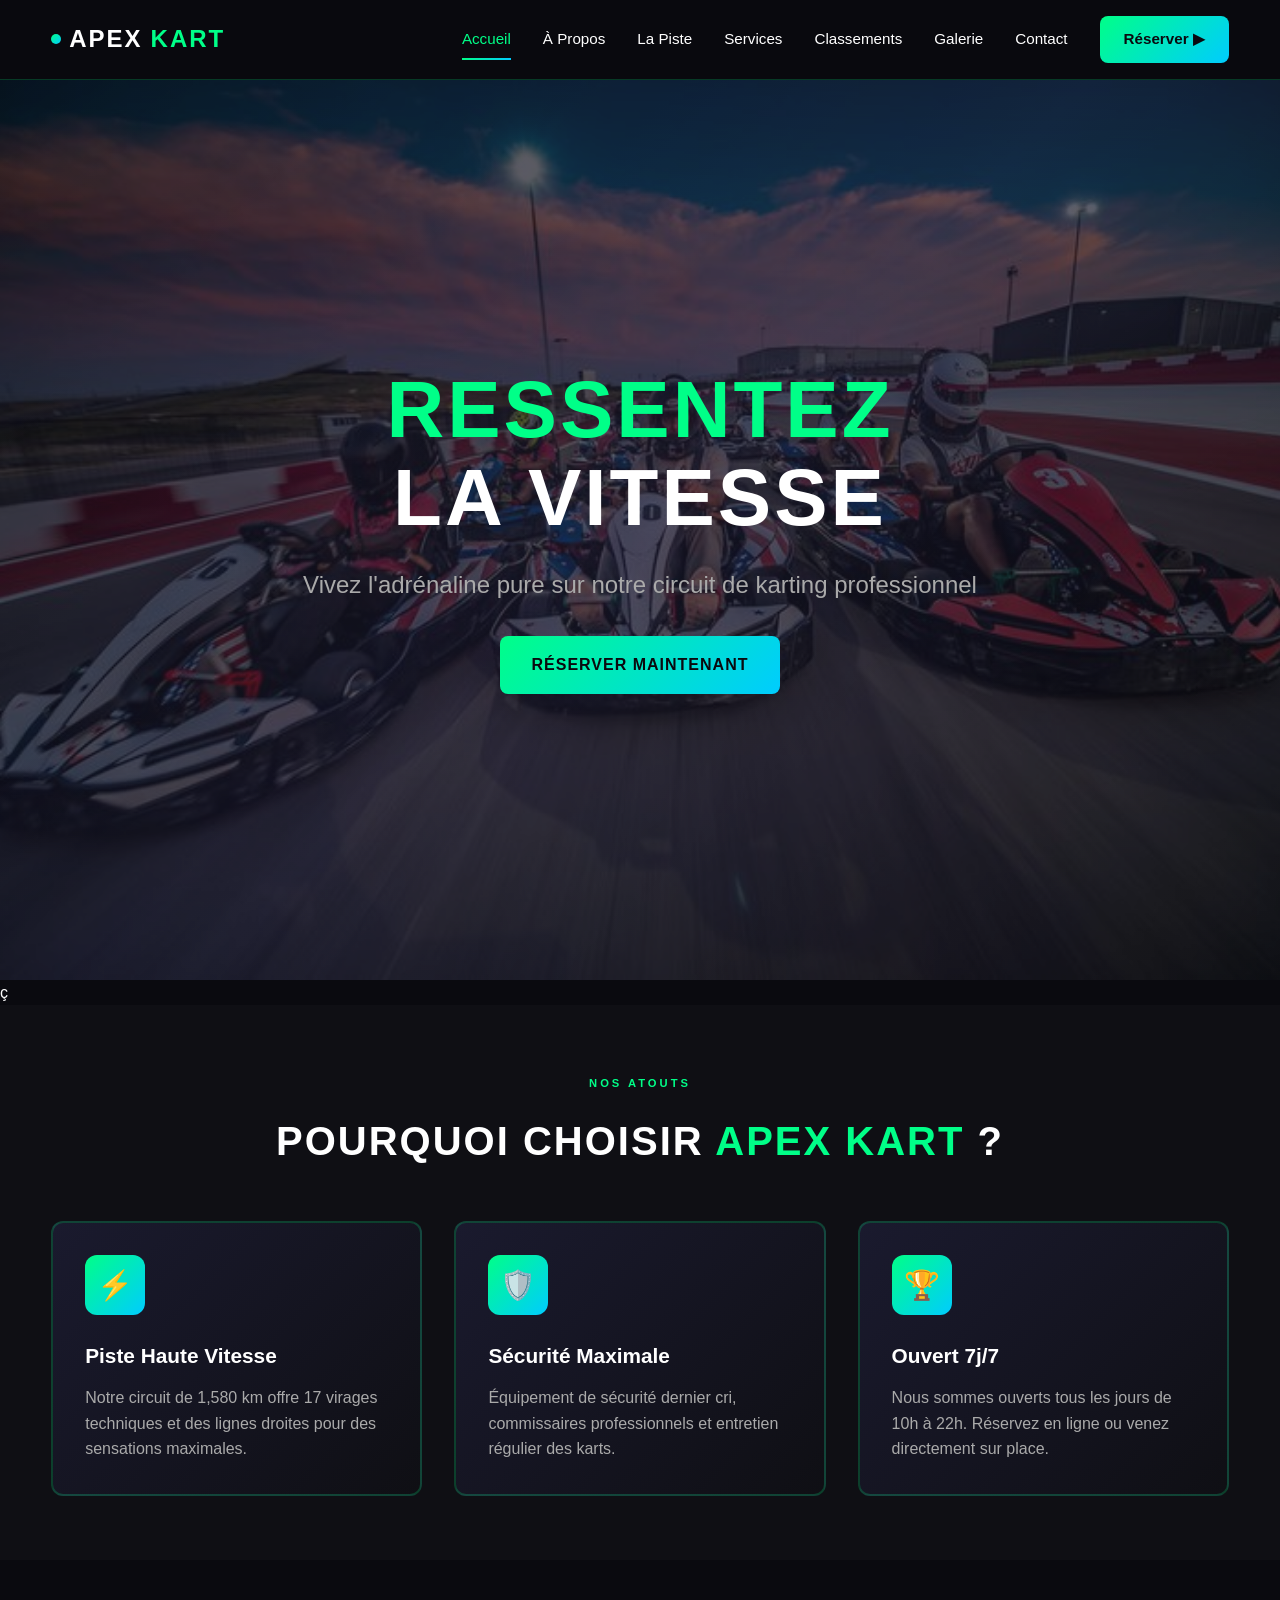
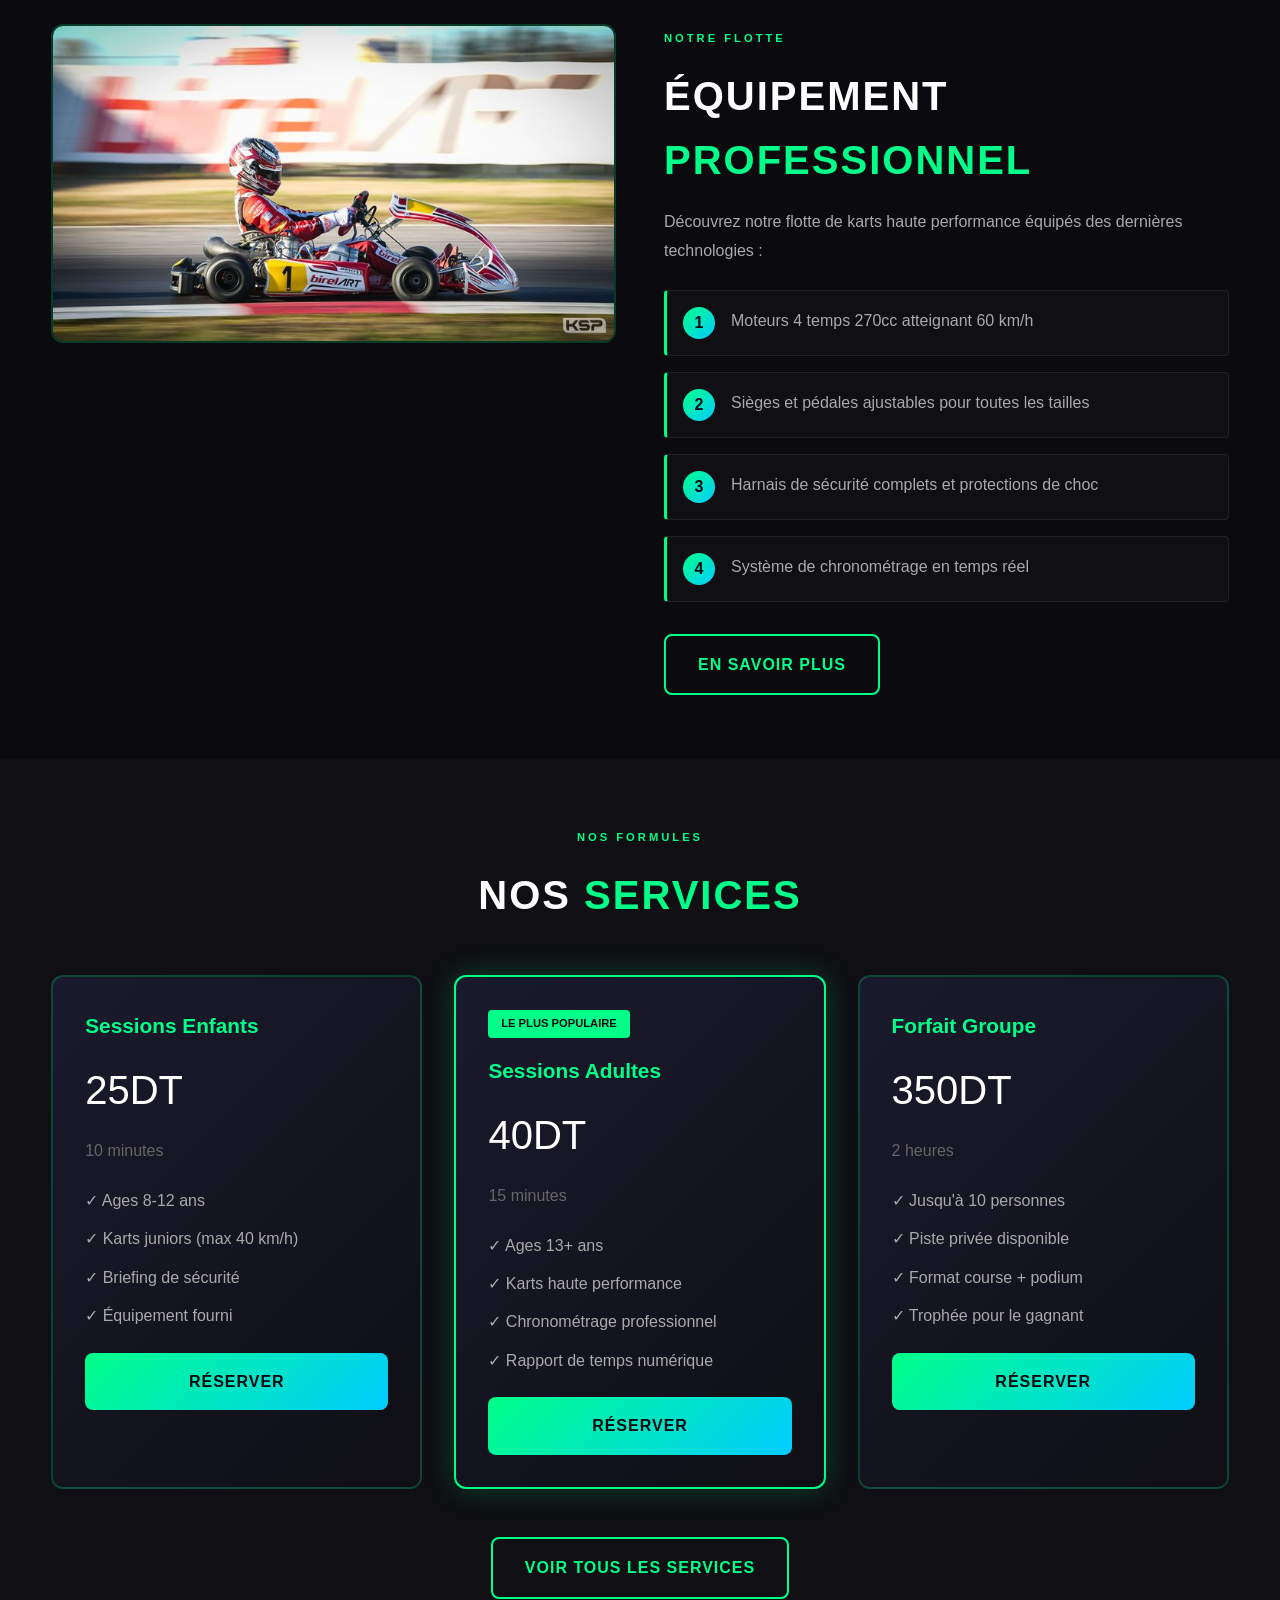
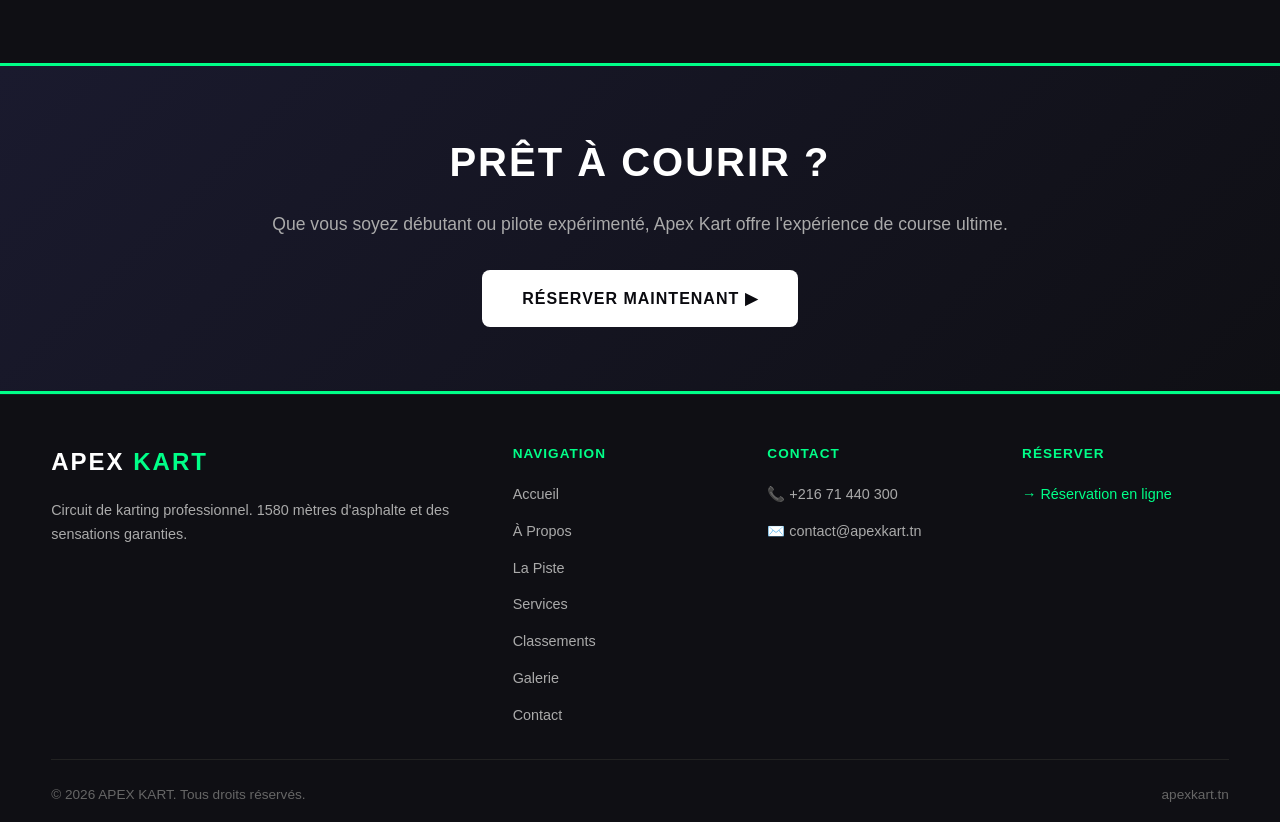
==== index.html @ a899f863 "Add files via upload" ====
<!DOCTYPE html>
<html lang="fr">
<head>
  <meta charset="UTF-8">
  <meta name="viewport" content="width=device-width, initial-scale=1.0">
  <title>Apex Kart — Accueil</title>
  <link rel="stylesheet" href="style.css">
</head>
<body>

  <header>
    <a href="index.html" class="logo">
      <span class="logo-point"></span>
      APEX <span>KART</span>
    </a>
    <nav>
      <a href="index.html" class="actif">Accueil</a>
      <a href="apropos.html">À Propos</a>
      <a href="piste.html">La Piste</a>
      <a href="services.html">Services</a>
      <a href="classements.html">Classements</a>
      <a href="galerie.html">Galerie</a>
      <a href="contact.html">Contact</a>
      <a href="reserver.html" class="nav-cta">Réserver ▶</a>
      <!-- CTA (Call To Action) désigne des boutons ou des liens stratégiques incitant l'utilisateur à effectuer une action précise-->
    </nav>
  </header>

  <main>
    <div id="top"></div>

    <!--HERO-->
    <section class="hero">
      <img src="media/Karting en action.jpg" alt="Karting en action" class="hero-image">
      <div class="hero-contenu">
        <h1>
          <span>RESSENTEZ</span><br>LA VITESSE
        </h1>
        <p>Vivez l'adrénaline pure sur notre circuit de karting professionnel</p>
        <a href="reserver.html" class="btn">RÉSERVER MAINTENANT</a>
      </div>
    </section>
ç
    <!--POURQUOI APEX KART-->
    <section class="section-fond-2">
      <div class="en-tete-section centre">
        <span class="label-section">Nos atouts</span>
        <h2 class="titre-section">POURQUOI CHOISIR <span class="rouge">APEX KART</span> ?</h2>
      </div>

      <div class="grille-3">
        <div class="carte">
          <div class="carte-icone">⚡</div>
          <h3>Piste Haute Vitesse</h3>
          <p style="color: var(--gris-clair);">
            Notre circuit de 1,580 km offre 17 virages techniques et des lignes droites
            pour des sensations maximales.
          </p>
        </div>

        <div class="carte">
          <div class="carte-icone">🛡️</div>
          <h3>Sécurité Maximale</h3>
          <p style="color: var(--gris-clair);">
            Équipement de sécurité dernier cri, commissaires professionnels et
            entretien régulier des karts.
          </p>
        </div>

        <div class="carte">
          <div class="carte-icone">🏆</div>
          <h3>Ouvert 7j/7</h3>
          <p style="color: var(--gris-clair);">
            Nous sommes ouverts tous les jours de 10h à 22h. Réservez en ligne
            ou venez directement sur place.
          </p>
        </div>
      </div>
    </section>

    <!--ÉQUIPEMENT PROFESSIONNEL-->
    <section>
      <div class="grille-2">
        <div>
          <img src="media/Kart professionnel.jpg"
               alt="Kart professionnel"
               style="border-radius: 12px; border: 2px solid rgba(0,255,136,0.2);">
        </div>
        <div>
          <span class="label-section">Notre flotte</span>
          <h2 class="titre-section">ÉQUIPEMENT <span class="rouge">PROFESSIONNEL</span></h2>
          <p style="color: var(--gris-clair); margin-bottom: 1.5rem; line-height: 1.8;">
            Découvrez notre flotte de karts haute performance équipés des dernières technologies :
          </p>
          <ul class="liste-regles">
            <li><span>Moteurs 4 temps 270cc atteignant 60 km/h</span></li>
            <li><span>Sièges et pédales ajustables pour toutes les tailles</span></li>
            <li><span>Harnais de sécurité complets et protections de choc</span></li>
            <li><span>Système de chronométrage en temps réel</span></li>
          </ul>
          <a href="apropos.html" class="btn btn-outline" style="margin-top: 2rem; display: inline-block;">En savoir plus</a>
        </div>
      </div>
    </section>

    <!--SERVICES-->
    <section class="section-fond-2">
      <div class="en-tete-section centre">
        <span class="label-section">Nos formules</span>
        <h2 class="titre-section">NOS <span class="rouge">SERVICES</span></h2>
      </div>

      <div class="grille-3">

        <div class="carte">
          <h3 style="color: var(--vert-neon);">Sessions Enfants</h3>
          <p style="font-family: Impact, sans-serif; font-size: 2.5rem; margin: 1rem 0;">25DT</p>
          <p style="color: var(--gris); margin-bottom: 1.5rem;">10 minutes</p>
          <ul style="display: flex; flex-direction: column; gap: 0.8rem; margin-bottom: 1.5rem;">
            <li style="color: var(--gris-clair);">✓ Ages 8-12 ans</li>
            <li style="color: var(--gris-clair);">✓ Karts juniors (max 40 km/h)</li>
            <li style="color: var(--gris-clair);">✓ Briefing de sécurité</li>
            <li style="color: var(--gris-clair);">✓ Équipement fourni</li>
          </ul>
          <a href="reserver.html" class="btn" style="width: 100%; text-align: center; display: block;">Réserver</a>
        </div>

        <div class="carte" style="border-color: var(--vert-neon); box-shadow: 0 0 30px rgba(0,255,136,0.2);">
          <div style="background: var(--vert-neon); color: var(--noir); padding: 0.3rem 0.8rem; border-radius: 4px; font-size: 0.7rem; font-weight: 700; display: inline-block; margin-bottom: 1rem;">LE PLUS POPULAIRE</div>
          <h3 style="color: var(--vert-neon);">Sessions Adultes</h3>
          <p style="font-family: Impact, sans-serif; font-size: 2.5rem; margin: 1rem 0;">40DT</p>
          <p style="color: var(--gris); margin-bottom: 1.5rem;">15 minutes</p>
          <ul style="display: flex; flex-direction: column; gap: 0.8rem; margin-bottom: 1.5rem;">
            <li style="color: var(--gris-clair);">✓ Ages 13+ ans</li>
            <li style="color: var(--gris-clair);">✓ Karts haute performance</li>
            <li style="color: var(--gris-clair);">✓ Chronométrage professionnel</li>
            <li style="color: var(--gris-clair);">✓ Rapport de temps numérique</li>
          </ul>
          <a href="reserver.html" class="btn" style="width: 100%; text-align: center; display: block;">Réserver</a>
        </div>

        <div class="carte">
          <h3 style="color: var(--vert-neon);">Forfait Groupe</h3>
          <p style="font-family: Impact, sans-serif; font-size: 2.5rem; margin: 1rem 0;">350DT</p>
          <p style="color: var(--gris); margin-bottom: 1.5rem;">2 heures</p>
          <ul style="display: flex; flex-direction: column; gap: 0.8rem; margin-bottom: 1.5rem;">
            <li style="color: var(--gris-clair);">✓ Jusqu'à 10 personnes</li>
            <li style="color: var(--gris-clair);">✓ Piste privée disponible</li>
            <li style="color: var(--gris-clair);">✓ Format course + podium</li>
            <li style="color: var(--gris-clair);">✓ Trophée pour le gagnant</li>
          </ul>
          <a href="reserver.html" class="btn" style="width: 100%; text-align: center; display: block;">Réserver</a>
        </div>

      </div>

      <div style="text-align: center; margin-top: 3rem;">
        <a href="services.html" class="btn btn-outline">Voir tous les services</a>
      </div>
    </section>

    <!--CTA-->
    <div class="bande-cta">
      <h2>PRÊT À COURIR ?</h2>
      <p>Que vous soyez débutant ou pilote expérimenté, Apex Kart offre l'expérience de course ultime.</p>
      <a href="reserver.html" class="btn-blanc">RÉSERVER MAINTENANT ▶</a>
    </div>
    <a href="#top" class="scroll-top">↑</a>

  </main>

  

  <footer>
    <div class="footer-grille">
      <div class="footer-col large">
        <span class="footer-logo">APEX <span>KART</span></span>
        <p class="footer-desc">Circuit de karting professionnel. 1580 mètres d'asphalte et des sensations garanties.</p>
      </div>
      <div class="footer-col">
        <span class="footer-col-titre">Navigation</span>
        <ul class="footer-liens">
          <li><a href="index.html">Accueil</a></li>
          <li><a href="apropos.html">À Propos</a></li>
          <li><a href="piste.html">La Piste</a></li>
          <li><a href="services.html">Services</a></li>
          <li><a href="classements.html">Classements</a></li>
          <li><a href="galerie.html">Galerie</a></li>
          <li><a href="contact.html">Contact</a></li>
        </ul>
      </div>
      <div class="footer-col">
        <span class="footer-col-titre">Contact</span>
        <ul class="footer-liens">
          <li><a href="tel:+21671440300">📞 +216 71 440 300</a></li>
          <li><a href="mailto:contact@apexkart.tn">✉️ contact@apexkart.tn</a></li>
        </ul>
      </div>
      <div class="footer-col">
        <span class="footer-col-titre">Réserver</span>
        <ul class="footer-liens">
          <li><a href="reserver.html" style="color: var(--vert-neon);">→ Réservation en ligne</a></li>
        </ul>
      </div>
    </div>
    <div class="footer-bas">
      <span>© 2026 APEX KART. Tous droits réservés.</span>
      <span>apexkart.tn</span>
    </div>
  </footer>
  <script src="script.js"></script>

</body>
</html>
---- style.css ----
:root {/*:root est l'élément racine du document (pratiquement <html>).
Les variables définies ici sont accessibles partout dans le CSS.*/
  --noir:       #0a0a0f;
  --noir-2:     #0f0f14;
  --noir-3:     #1a1a1f;
  --blanc:      #ffffff;
  --gris:       #666666;
  --gris-clair: #aaaaaa;
  --bord:       #222222;
  --vert-neon:  #00ff88;
  --cyan:       #00ccff;
  --rouge:      #e8001d;
  --jaune:      #f5c400;
}

* {
  margin: 0;
  padding: 0;
  box-sizing: border-box;
}

body {
  font-family: Arial, sans-serif;
  background-color: var(--noir);
  color: var(--blanc);
  line-height: 1.6;
  overflow-x: hidden;
}

img {
  max-width: 100%;
  display: block;
}

a {
  text-decoration: none;
  color: inherit;
  transition: color 0.3s, background 0.3s;
}

ul {
  list-style: none;
}

/*HEADER*/
header {
  position: sticky;
  top: 0;
  z-index: 1000;
  background: rgba(10, 10, 15, 0.95);
  border-bottom: 1px solid rgba(0, 255, 136, 0.2);
  padding: 1rem 4%;/*4 % Pourcentage de la largeur du conteneur => L’espacement gauche/droite varie donc en fonction de la taille de l’écran.*/
  display: flex;
  align-items: center;
  justify-content: space-between;/*Repousse les éléments vers les bords (logo à gauche, menu à droite).*/
}

.logo {
  font-family: Impact, sans-serif;
  font-size: 1.5rem;
  font-weight: 900;
  letter-spacing: 2px;
  display: flex;
  align-items: center;
  gap: 0.5rem;/*Ajoute de l'espace entre les éléments à l'intérieur*/
  cursor: pointer;
}

.logo-point {
  width: 10px;
  height: 10px;
  background: linear-gradient(135deg, var(--vert-neon), var(--cyan));
  border-radius: 50%;
  display: inline-block;
}

.logo span {
  color: var(--vert-neon);
}

nav {
  display: flex;
  gap: 2rem;
  align-items: center;
}

nav a {
  font-size: 0.95rem;
  position: relative;
  padding: 0.5rem 0;
  transition: color 0.3s;
  cursor: pointer;
}

nav a:hover {
  color: var(--vert-neon);
}

nav a.actif {
  color: var(--vert-neon);
}

nav a.actif::after {/*crée un élément fictif qui est inséré à l'intérieur de l'élément, à la fin*/
  content: '';
  position: absolute;
  bottom: 0;
  left: 0;
  width: 100%;/*pleine largeur du lien*/
  height: 2px;/*trait fin*/
  background: linear-gradient(90deg, var(--vert-neon), var(--cyan));
}/*un petit rectangle (2 px de haut) => un trait sous le lien*/

nav a::after {
  content: '';
  position: absolute;
  bottom: 0;
  left: 0;
  width: 0;
  height: 2px;
  background: linear-gradient(90deg, var(--vert-neon), var(--cyan));
  transition: width 0.3s ease;
}/*la ligne existe mais largeur = 0 → invisible.*/

nav a:hover::after {
  width: 100%;
}/*Quand on passe la souris: la ligne s’agrandit de 0 → 100% => effet de soulignement animé*/

.nav-cta {
  background: linear-gradient(135deg, var(--vert-neon), var(--cyan));
  color: var(--noir) !important;/*!important force la règle (même si d'autres styles existent)*/
  padding: 0.7rem 1.5rem !important;/*(haut/bas + gauche/droite) => rend le bouton plus grand*/
  border-radius: 8px;
  font-weight: 700;
  transition: transform 0.3s, box-shadow 0.3s;
}

.nav-cta:hover {
  transform: scale(1.05);
  box-shadow: 0 0 30px rgba(0, 255, 136, 0.5);
}

/*SECTIONS*/
section {
  padding: 4rem 4%;
}

.section-fond-2 {
  background: var(--noir-2);
  padding: 4rem 4%;
}

.page-header {
  background: linear-gradient(135deg, var(--noir) 0%, #1a1a2e 50%, var(--noir) 100%);
  padding: 6rem 4% 4rem;
  text-align: center;
  border-bottom: 1px solid var(--bord);
  position: relative;
  overflow: hidden;
}

.page-header-contenu {
  max-width: 900px;
  margin: 0 auto;
  position: relative;
  z-index: 1;
}

/*TYPOGRAPHIE*/
h1 {
  font-family: Impact, sans-serif;
  font-size: 4rem;
  font-weight: 900;
  letter-spacing: 3px;
  line-height: 1.1;
  margin-bottom: 1.5rem;
}

h1 span {
  color: var(--vert-neon);
}

h2 {
  font-family: Impact, sans-serif;
  font-size: 2.5rem;
  font-weight: 900;
  letter-spacing: 2px;
  margin-bottom: 1rem;
}

h3 {
  font-size: 1.3rem;
  font-weight: 700;
  margin-bottom: 0.8rem;
}

.titre-section {
  font-family: Impact, sans-serif;
  font-size: 2.5rem;
  font-weight: 900;
  letter-spacing: 2px;
  margin-bottom: 1rem;
  text-transform: uppercase;
}

.titre-section .rouge {
  color: var(--vert-neon);
}

.en-tete-section {
  margin-bottom: 3rem;
}

.en-tete-section.centre {
  text-align: center;
}

.label-section {
  display: inline-block;
  font-size: 0.7rem;
  font-weight: 700;
  letter-spacing: 3px;
  text-transform: uppercase;
  color: var(--vert-neon);
  margin-bottom: 1rem;
}

.sous-titre-section {
  color: var(--gris-clair);
  font-size: 1rem;
  max-width: 700px;
  line-height: 1.8;
}

/*HERO SECTION*/
.hero {
  height: 100vh;/*100% de la hauteur de la fenêtre d'affichage (écran)*/
  display: flex;
  align-items: center;/*Centre le contenu verticalement*/
  justify-content: center;/*Centre le contenu horizentalement*/
  position: relative;
  overflow: hidden;
  background: linear-gradient(135deg, var(--noir) 0%, #1a1a2e 50%, var(--noir) 100%);
  /*0% => début du dégradé    50% => milieu     100% => fin*/
}

.hero-image {
  position: absolute;
  top: 0;
  left: 0;
  right: 0;
  bottom: 0;
  width: 100%;
  height: 100%;
  object-fit: cover;
  opacity: 0.3;
}

.hero-contenu {
  position: relative;
  z-index: 10;
  text-align: center;
  padding: 0 4%;
  max-width: 1200px;
}

.hero h1 {
  font-size: 5rem;
  margin-bottom: 1.5rem;
}

.hero p {
  font-size: 1.5rem;
  color: var(--gris-clair);
  margin-bottom: 2rem;
}

/*GRILLES*/
.grille-2 {
  display: grid;
  grid-template-columns: 1fr 1fr;/*1fr = une fraction de l’espace disponible*/
  gap: 3rem;
  align-items: start;
}

.grille-3 {
  display: grid;
  grid-template-columns: repeat(3, 1fr);/*repeat(3, 1fr) = répéter 3 fois 1fr =>Les 3 colonnes ont la même largeur*/
  gap: 2rem;
}

.grille-4 {
  display: grid;
  grid-template-columns: repeat(4, 1fr);
  gap: 1.5rem;
}

/*CARTES*/
.carte {
  background: linear-gradient(135deg, #1a1a2e, var(--noir-2));
  border: 2px solid rgba(0, 255, 136, 0.2);
  border-radius: 12px;
  padding: 2rem;
  transition: border-color 0.3s, transform 0.3s, box-shadow 0.3s;
  cursor: pointer;
}

.carte:hover {
  border-color: var(--vert-neon);
  transform: scale(1.05);
  box-shadow: 0 0 30px rgba(0, 255, 136, 0.3);
}

.carte-icone {
  width: 60px;
  height: 60px;
  background: linear-gradient(135deg, var(--vert-neon), var(--cyan));
  border-radius: 12px;
  display: flex;
  align-items: center;
  justify-content: center;
  margin-bottom: 1.5rem;
  font-size: 1.8rem;
}

/*BOUTONS*/
.btn {
  display: inline-block;
  padding: 1rem 2rem;
  background: linear-gradient(135deg, var(--vert-neon), var(--cyan));
  color: var(--noir);
  font-weight: 700;
  font-size: 1rem;
  border-radius: 8px;
  border: none;
  cursor: pointer;
  transition: transform 0.3s, box-shadow 0.3s;
  text-transform: uppercase;
  letter-spacing: 1px;
}

.btn:hover {
  transform: scale(1.05);
  box-shadow: 0 0 30px rgba(0, 255, 136, 0.5);
}

.btn-rouge {
  background: linear-gradient(135deg, var(--vert-neon), var(--cyan));
}

.btn-blanc {
  display: inline-block;
  padding: 1rem 2.5rem;
  background: var(--blanc);
  color: var(--noir);
  font-weight: 700;
  font-size: 1rem;
  border-radius: 8px;
  border: none;
  cursor: pointer;
  text-transform: uppercase;
  letter-spacing: 1px;
  transition: transform 0.3s, box-shadow 0.3s;
}

.btn-blanc:hover {
  transform: scale(1.05);
  box-shadow: 0 0 30px rgba(255, 255, 255, 0.4);
}

.btn-outline {
  background: transparent;
  border: 2px solid var(--vert-neon);
  color: var(--vert-neon);
}

.btn-outline:hover {
  background: var(--vert-neon);
  color: var(--noir);
}

/*TABLEAUX*/
table {
  width: 100%;
  border-collapse: collapse;
  background: var(--noir-2);
  border: 1px solid var(--bord);
}

thead {
  background: var(--noir-3);
  border-bottom: 2px solid var(--vert-neon);
}

th {
  padding: 1rem;
  text-align: left;
  font-weight: 700;
  font-size: 0.85rem;
  text-transform: uppercase;
  letter-spacing: 1px;
  color: var(--vert-neon);
}

td {
  padding: 1rem;
  border-bottom: 1px solid var(--bord);
  color: var(--gris-clair);
}

tr:hover {
  background: rgba(0, 255, 136, 0.05);
}

.chrono {
  font-family: monospace;
  font-size: 0.95rem;
  font-weight: 700;
  color: var(--blanc);
}

.chrono.record {
  color: var(--jaune);
}

/*BADGES*/
.badge-cat {
  display: inline-block;
  padding: 0.3rem 0.8rem;
  border-radius: 4px;
  font-size: 0.7rem;
  font-weight: 700;
  text-transform: uppercase;
  letter-spacing: 1px;
}

.badge-debutant {
  background: rgba(0, 200, 255, 0.2);
  color: #00c8ff;
}

.badge-junior {
  background: rgba(255, 200, 0, 0.2);
  color: #ffc800;
}

.badge-senior {
  background: rgba(0, 255, 136, 0.2);
  color: var(--vert-neon);
}

.badge-expert {
  background: rgba(232, 0, 29, 0.2);
  color: #ff3355;
}

/*FORMULAIRES*/
.formulaire-bloc {
  background: var(--noir-2);
  border: 1px solid var(--bord);
  padding: 2rem;
  border-radius: 8px;
}

.form-groupe {
  margin-bottom: 1.5rem;
}

.form-ligne {
  display: grid;
  grid-template-columns: 1fr 1fr;
  gap: 1.5rem;
  margin-bottom: 1.5rem;
}

label {
  display: block;
  margin-bottom: 0.5rem;
  font-size: 0.9rem;
  font-weight: 600;
  color: var(--vert-neon);
}

input[type="text"],
input[type="email"],
input[type="tel"],
input[type="date"],
input[type="number"],
select,
textarea {
  width: 100%;
  padding: 0.8rem 1rem;
  background: var(--noir);
  border: 2px solid rgba(0, 255, 136, 0.3);
  border-radius: 6px;
  color: var(--blanc);
  font-size: 1rem;
  transition: border-color 0.3s;
}

input:focus,
select:focus,
textarea:focus {
  outline: none;
  border-color: var(--vert-neon);
}

textarea {
  min-height: 150px;
  resize: vertical;
  font-family: inherit;
}

input[type="checkbox"],
input[type="radio"] {
  width: 18px;
  height: 18px;
  accent-color: var(--vert-neon);
  cursor: pointer;
}

.choix-item {
  display: flex;
  align-items: center;
  gap: 0.8rem;
  padding: 0.8rem;
  background: var(--noir);
  border: 2px solid rgba(0, 255, 136, 0.2);
  border-radius: 6px;
  cursor: pointer;
  transition: border-color 0.3s;
  font-weight: normal;
  color: var(--gris-clair);
}

.choix-item:hover {
  border-color: var(--vert-neon);
}

button[type="submit"] {
  width: 100%;
  padding: 1rem 2rem;
  background: linear-gradient(135deg, var(--vert-neon), var(--cyan));
  color: var(--noir);
  font-weight: 700;
  font-size: 1rem;
  border: none;
  border-radius: 8px;
  cursor: pointer;
  transition: transform 0.3s, box-shadow 0.3s;
  text-transform: uppercase;
  letter-spacing: 1px;
}

button[type="submit"]:hover {
  transform: scale(1.02);
  box-shadow: 0 0 30px rgba(0, 255, 136, 0.5);
}

/*MEDIA (AUDIO / VIDEO)*/
.media-bloc {
  background: var(--noir-2);
  border: 1px solid var(--bord);
  border-radius: 8px;
  overflow: hidden;
}

.media-titre {
  padding: 1rem;
  background: var(--noir-3);
  font-size: 0.85rem;
  color: var(--gris-clair);
  border-top: 1px solid var(--bord);
}

video,
audio {
  width: 100%;
  border-radius: 8px;
}

audio {
  height: 40px;
}

/*GALERIE FLOAT*/
.galerie-float {
  display: flex;
  flex-wrap: wrap;
  gap: 1rem;
}

.galerie-float img {
  flex: 1 1 calc(33.333% - 1rem);
  min-width: 250px;
  height: 250px;
  object-fit: cover;
  border-radius: 8px;
  border: 2px solid rgba(0, 255, 136, 0.2);
  transition: border-color 0.3s, transform 0.3s, box-shadow 0.3s;
  cursor: pointer;
}

.galerie-float img:hover {
  border-color: var(--vert-neon);
  transform: scale(1.05);
  box-shadow: 0 0 20px rgba(0, 255, 136, 0.3);
}

/*CLASSEMENTS — RANGS ET PILOTES*/
.rang {
  display: inline-flex;
  align-items: center;
  justify-content: center;
  width: 32px;
  height: 32px;
  border-radius: 50%;
  background: var(--noir-3);
  font-family: Impact, sans-serif;
  font-size: 1.1rem;
  font-weight: 900;
}

.rang.or {
  background: var(--jaune);
  color: var(--noir);
}

.rang.arg {
  background: #aaaaaa;
  color: var(--noir);
}

.rang.bro {
  background: #cd7f32;
  color: var(--noir);
}

.pilote-nom {
  font-weight: 700;
  color: var(--blanc);
}

/*PODIUM VISUEL*/
.podium-conteneur {
  display: flex;
  align-items: flex-end;
  justify-content: center;
  gap: 12px;
  padding: 0 4%;
  flex-wrap: wrap;
  position: relative;
}

.podium-conteneur::after {
  content: '';
  position: absolute;
  bottom: -10px;/*la line est au dessous du podium*/
  left: 0;
  width: 100%;
  height: 3px;
  background: linear-gradient(90deg, transparent, var(--vert-neon), transparent);
}

.podium-pilote {
  display: flex;
  flex-direction: column;
  align-items: center;
  width: 200px;
}

.podium-couronne {
  font-size: 1.8rem;
  margin-bottom: 6px;
}

.podium-avatar {
  width: 64px;
  height: 64px;
  border-radius: 50%;
  background: linear-gradient(135deg, #333333, #555555);
  border: 3px solid #aaaaaa;
  display: flex;
  align-items: center;
  justify-content: center;
  font-family: Impact, sans-serif;
  font-size: 1.8rem;
  font-weight: 900;
  color: var(--blanc);
  margin-bottom: 10px;
}

.podium-avatar-or {
  background: linear-gradient(135deg, #b8860b, var(--jaune));
  border-color: var(--jaune);
  box-shadow: 0 0 20px rgba(245, 196, 0, 0.5);
  color: var(--noir);
}

.podium-avatar-bro {
  background: linear-gradient(135deg, #8b5a2b, #cd7f32);
  border-color: #cd7f32;
  color: var(--noir);
}

.podium-pays {
  font-size: 1.3rem;
  margin-bottom: 4px;
}

.podium-nom {
  font-family: Impact, sans-serif;
  font-size: 1rem;
  font-weight: 900;
  letter-spacing: 1px;
  text-transform: uppercase;
  color: var(--blanc);
  margin-bottom: 4px;
  text-align: center;
}

.podium-nom-or {
  color: var(--jaune);
}

.podium-chrono {
  font-family: monospace;
  font-size: 0.8rem;
  color: var(--gris-clair);
  margin-bottom: 2px;
}

.podium-chrono-or {
  color: var(--jaune);
  font-weight: 700;
}

.podium-pts {
  font-size: 0.75rem;
  color: var(--gris);
  margin-bottom: 12px;
  font-family: monospace;
}

.podium-marche {
  width: 100%;
  display: flex;
  flex-direction: column;
  align-items: center;
  justify-content: center;
  border-radius: 6px 6px 0 0;
  padding-top: 16px;
  gap: 4px;
}

.podium-marche-1 {
  height: 170px;
  background: linear-gradient(180deg, rgba(245, 196, 0, 0.25) 0%, rgba(245, 196, 0, 0.08) 100%);
  border: 2px solid var(--jaune);
  border-bottom: none;
  box-shadow: 0 0 30px rgba(245, 196, 0, 0.2);
}

.podium-marche-2 {
  height: 130px;
  background: linear-gradient(180deg, rgba(170, 170, 170, 0.18) 0%, rgba(170, 170, 170, 0.05) 100%);
  border: 2px solid #aaaaaa;
  border-bottom: none;
  box-shadow: 0 0 20px rgba(170, 170, 170, 0.15);
}

.podium-marche-3 {
  height: 110px;
  background: linear-gradient(180deg, rgba(205, 127, 50, 0.18) 0%, rgba(205, 127, 50, 0.05) 100%);
  border: 2px solid #cd7f32;
  border-bottom: none;
  box-shadow: 0 0 20px rgba(205, 127, 50, 0.15);
}

.podium-medaille {
  font-size: 1.8rem;
}

.podium-rang-num {
  font-family: Impact, sans-serif;
  font-size: 2.8rem;
  font-weight: 900;
  line-height: 1;
  color: rgba(255, 255, 255, 0.15);
}

.podium-1er .podium-rang-num {
  color: rgba(245, 196, 0, 0.2);
}

/*STAT CELL*/
.stat-cell {
  transition: background 0.2s;
}

.stat-cell:hover {
  background: var(--noir-3) !important;
}

/*LISTE DE RÈGLES*/
.liste-regles {
  counter-reset: regles;/*Cela indique à CSS:"Commencez ici un compteur nommé regles à partir de 0."*/
  display: flex;
  flex-direction: column;
  gap: 1rem;
}

.liste-regles li {
  counter-increment: regles;/*Chaque <li> augmente ce compteur*/
  display: flex;
  gap: 1rem;
  align-items: flex-start;
  padding: 1rem;
  background: var(--noir-2);
  border: 1px solid var(--bord);
  border-left: 3px solid var(--vert-neon);
  border-radius: 4px;
}

.liste-regles li::before {
  content: counter(regles);/*Affiche le nombre*/
  flex-shrink: 0;
  width: 32px;
  height: 32px;
  background: linear-gradient(135deg, var(--vert-neon), var(--cyan));
  color: var(--noir);
  border-radius: 50%;
  display: flex;
  align-items: center;
  justify-content: center;
  font-weight: 900;
  font-size: 1rem;
}

.liste-regles span {
  color: var(--gris-clair);
  line-height: 1.7;
}

/*LIEN DISCRET*/
.lien-discret {
  color: var(--gris-clair);
  font-size: 0.85rem;
  transition: color 0.3s;
}

.lien-discret:hover {
  color: var(--vert-neon);
}

/*BANDE CTA*/
.bande-cta {
  background: linear-gradient(135deg, #1a1a2e 0%, var(--noir-2) 100%);
  border-top: 3px solid var(--vert-neon);
  border-bottom: 3px solid var(--vert-neon);
  padding: 4rem 4%;
  text-align: center;
  position: relative;
  overflow: hidden;
}

.bande-cta h2 {
  font-family: Impact, sans-serif;
  font-size: 2.5rem;
  letter-spacing: 2px;
  margin-bottom: 1rem;
}

.bande-cta p {
  color: var(--gris-clair);
  font-size: 1.1rem;
  margin-bottom: 2rem;
}

/*FOOTER*/
footer {
  background: var(--noir-2);
  border-top: 1px solid rgba(0, 255, 136, 0.1);
  padding: 3rem 4% 1rem;
}

.footer-grille {
  display: grid;
  grid-template-columns: 2fr 1fr 1fr 1fr;
  gap: 3rem;
  margin-bottom: 2rem;
}

.footer-logo {
  font-family: Impact, sans-serif;
  font-size: 1.5rem;
  font-weight: 900;
  letter-spacing: 2px;
  display: block;
  margin-bottom: 1rem;
}

.footer-logo span {
  color: var(--vert-neon);
}

.footer-desc {
  color: var(--gris-clair);
  font-size: 0.9rem;
  line-height: 1.7;
}

.footer-col-titre {
  display: block;
  font-weight: 700;
  font-size: 0.85rem;
  text-transform: uppercase;
  letter-spacing: 1px;
  color: var(--vert-neon);
  margin-bottom: 1rem;
}

.footer-liens {
  display: flex;
  flex-direction: column;
  gap: 0.7rem;
}

.footer-liens a {
  color: var(--gris-clair);
  font-size: 0.9rem;
  transition: color 0.3s, transform 0.3s;
  display: inline-block;
}

.footer-liens a:hover {
  color: var(--vert-neon);
  transform: translateX(5px);
}

.footer-bas {
  border-top: 1px solid var(--bord);
  padding-top: 1.5rem;
  display: flex;
  justify-content: space-between;
  align-items: center;
  font-size: 0.85rem;
  color: var(--gris);
}

/*GALERIE PAGE*/
.galerie-grid {
  columns: 3;
  column-gap: 1rem;
}

.galerie-item {
  break-inside: avoid;
  margin-bottom: 1rem;
  position: relative;
  overflow: hidden;
  border-radius: 8px;
  border: 2px solid rgba(0, 255, 136, 0.15);
  cursor: pointer;
  transition: border-color 0.3s, transform 0.3s, box-shadow 0.3s;
}

.galerie-item:hover {
  border-color: var(--vert-neon);
  transform: scale(1.02);
  box-shadow: 0 0 20px rgba(0, 255, 136, 0.3);
}

.galerie-item img {
  width: 100%;
  display: block;
  object-fit: cover;
  transition: transform 0.4s ease;
}

.galerie-item:hover img {
  transform: scale(1.06);
}

.galerie-item a {
  display: block;
  height: 100%;
}

.overlay {
  position: absolute;
  top: 0;
  left: 0;
  right: 0;
  bottom: 0;
  background: linear-gradient(to top, rgba(0, 0, 0, 0.7) 0%, transparent 60%);
  opacity: 0;
  transition: opacity 0.3s;
  display: flex;
  align-items: flex-end;
  padding: 1rem;
}

.galerie-item:hover .overlay {
  opacity: 1;
}

.overlay-label {
  font-size: 0.75rem;
  font-weight: 700;
  letter-spacing: 2px;
  text-transform: uppercase;
  color: var(--vert-neon);
}

/* Lightbox */
.lightbox {
  display: none;
  position: fixed;
  top: 0;
  left: 0;
  right: 0;
  bottom: 0;
  background: rgba(0, 0, 0, 0.92);
  z-index: 9999;
  align-items: center;
  justify-content: center;
}

.lightbox:target {
  display: flex;
}

.lightbox img {
  max-width: 88vw;
  max-height: 82vh;
  object-fit: contain;
  border: 2px solid rgba(0, 255, 136, 0.4);
  border-radius: 8px;
}

.lightbox-close {
  position: absolute;
  top: 1.5rem;
  right: 2rem;
  font-size: 2.5rem;
  color: var(--gris-clair);
  cursor: pointer;
  line-height: 1;
  transition: color 0.2s;
  text-decoration: none;
}

.lightbox-close:hover {
  color: var(--vert-neon);
}

.lightbox-caption {
  position: absolute;
  bottom: 2rem;
  left: 50%;
  transform: translateX(-50%);
  font-size: 0.85rem;
  color: var(--gris-clair);
  letter-spacing: 1px;
  text-transform: uppercase;
}

/* Filtres galerie (radio buttons cachés) */
.filter-radio {
  display: none;
}

.filter-bar {
  display: flex;
  flex-wrap: wrap;
  gap: 0.8rem;
  justify-content: center;
  margin-bottom: 3rem;
  align-items: center;
}

.filter-btn {
  padding: 0.5rem 1.4rem;
  background: transparent;
  border: 2px solid var(--bord);
  color: var(--gris-clair);
  border-radius: 6px;
  font-size: 0.85rem;
  font-weight: 700;
  letter-spacing: 1px;
  text-transform: uppercase;
  cursor: pointer;
  transition: border-color 0.3s, color 0.3s, background 0.3s;
  display: inline-block;
}

.filter-btn:hover {
  border-color: var(--vert-neon);
  color: var(--vert-neon);
  background: rgba(0, 255, 136, 0.08);
}
/*  A ~ B : sélectionner tous les éléments B qui viennent après A
Ils doivent avoir le même parent  &   B doit être après A dans le HTML (pas avant)*/
#f-all:checked       ~ .filter-bar label[for="f-all"],/*Quand #f-all est coché, alors on cible
le label[for="f-all"] qui se trouve dans .filter-bar situé après cet input*/
#f-circuit:checked   ~ .filter-bar label[for="f-circuit"],
#f-course:checked    ~ .filter-bar label[for="f-course"],
#f-karts:checked     ~ .filter-bar label[for="f-karts"],
#f-evenement:checked ~ .filter-bar label[for="f-evenement"],
#f-podium:checked    ~ .filter-bar label[for="f-podium"] {
  border-color: var(--vert-neon);
  color: var(--vert-neon);
  background: rgba(0, 255, 136, 0.08);
}
/*Lorsqu'une entrée (comme #f-circuit) est cochée, l'étiquette correspondante est sélectionnée
=> Modifie la couleur de la bordure,Modifie la couleur du texte,Ajoute un fond clair
=> Ceci indique visuellement quel filtre est actif*/

#f-circuit:checked   ~ .galerie-grid .galerie-item,/*cible tous les éléments .galerie-item à l’intérieur 
de .galerie-grid qui viennent après #f-circuit dans le HTML*/
#f-course:checked    ~ .galerie-grid .galerie-item,
#f-karts:checked     ~ .galerie-grid .galerie-item,
#f-evenement:checked ~ .galerie-grid .galerie-item,
#f-podium:checked    ~ .galerie-grid .galerie-item {
  display: none;
}
/*Lorsqu'un filtre spécifique est activé : Tous les éléments .galerie-item sont masqués*/

#f-circuit:checked   ~ .galerie-grid .galerie-item[data-category="circuit"],
#f-course:checked    ~ .galerie-grid .galerie-item[data-category="course"],
#f-karts:checked     ~ .galerie-grid .galerie-item[data-category="karts"],
#f-evenement:checked ~ .galerie-grid .galerie-item[data-category="evenement"],
#f-podium:checked    ~ .galerie-grid .galerie-item[data-category="podium"] {
  display: block;
}
/*Puis affiche uniquement les éléments correspondant à : data-category="circuit"
=> Seuls les éléments de la catégorie sélectionnée apparaissent, tout le reste reste masqué*/




/* Scroll up button */
.scroll-top {
    position: fixed;
    bottom: 20px;
    right: 20px;  

    width: 50px;
    height: 50px;

    display: flex;
    justify-content: center;
    align-items: center;

    font-size: 24px;

    color: black;
    background-color: white;
    border: 2px solid black;

    border-radius: 50%;
    z-index: 1000;
    transition: all 0.3s ease;
}

.scroll-top:hover {
  border-color: var(--vert-neon);
  transform: scale(1.05);
  box-shadow: 0 0 20px rgba(0, 255, 136, 0.3);
}



/*MEDIA*/
@media (max-width: 1024px) {/*Tablettes (souvent autour de 768px–1024px), ordinateurs portables plus petits, grands téléphones (en mode paysage)*/
  .grille-2 {
    grid-template-columns: 1fr;
  }

  .grille-3 {
    grid-template-columns: repeat(2, 1fr);
  }

  .footer-grille {
    grid-template-columns: 1fr 1fr;
  }

  nav {
    gap: 1rem;
  }

  h1 {
    font-size: 3rem;
  }

  .hero h1 {
    font-size: 3.5rem;
  }

  .galerie-grid {
    columns: 2;
  }
}

@media (max-width: 768px) {/*écrans plus petits*/
  nav {
    display: none;
  }

  .grille-3,
  .grille-4 {
    grid-template-columns: 1fr;
  }

  .footer-grille {
    grid-template-columns: 1fr;
  }

  h1 {
    font-size: 2.5rem;
  }

  .hero h1 {
    font-size: 2.5rem;
  }

  .hero p {
    font-size: 1.2rem;
  }

  .form-ligne {
    grid-template-columns: 1fr;
  }

  .galerie-float img {
    flex: 1 1 100%;
  }

  .galerie-grid {
    columns: 1;
  }
}
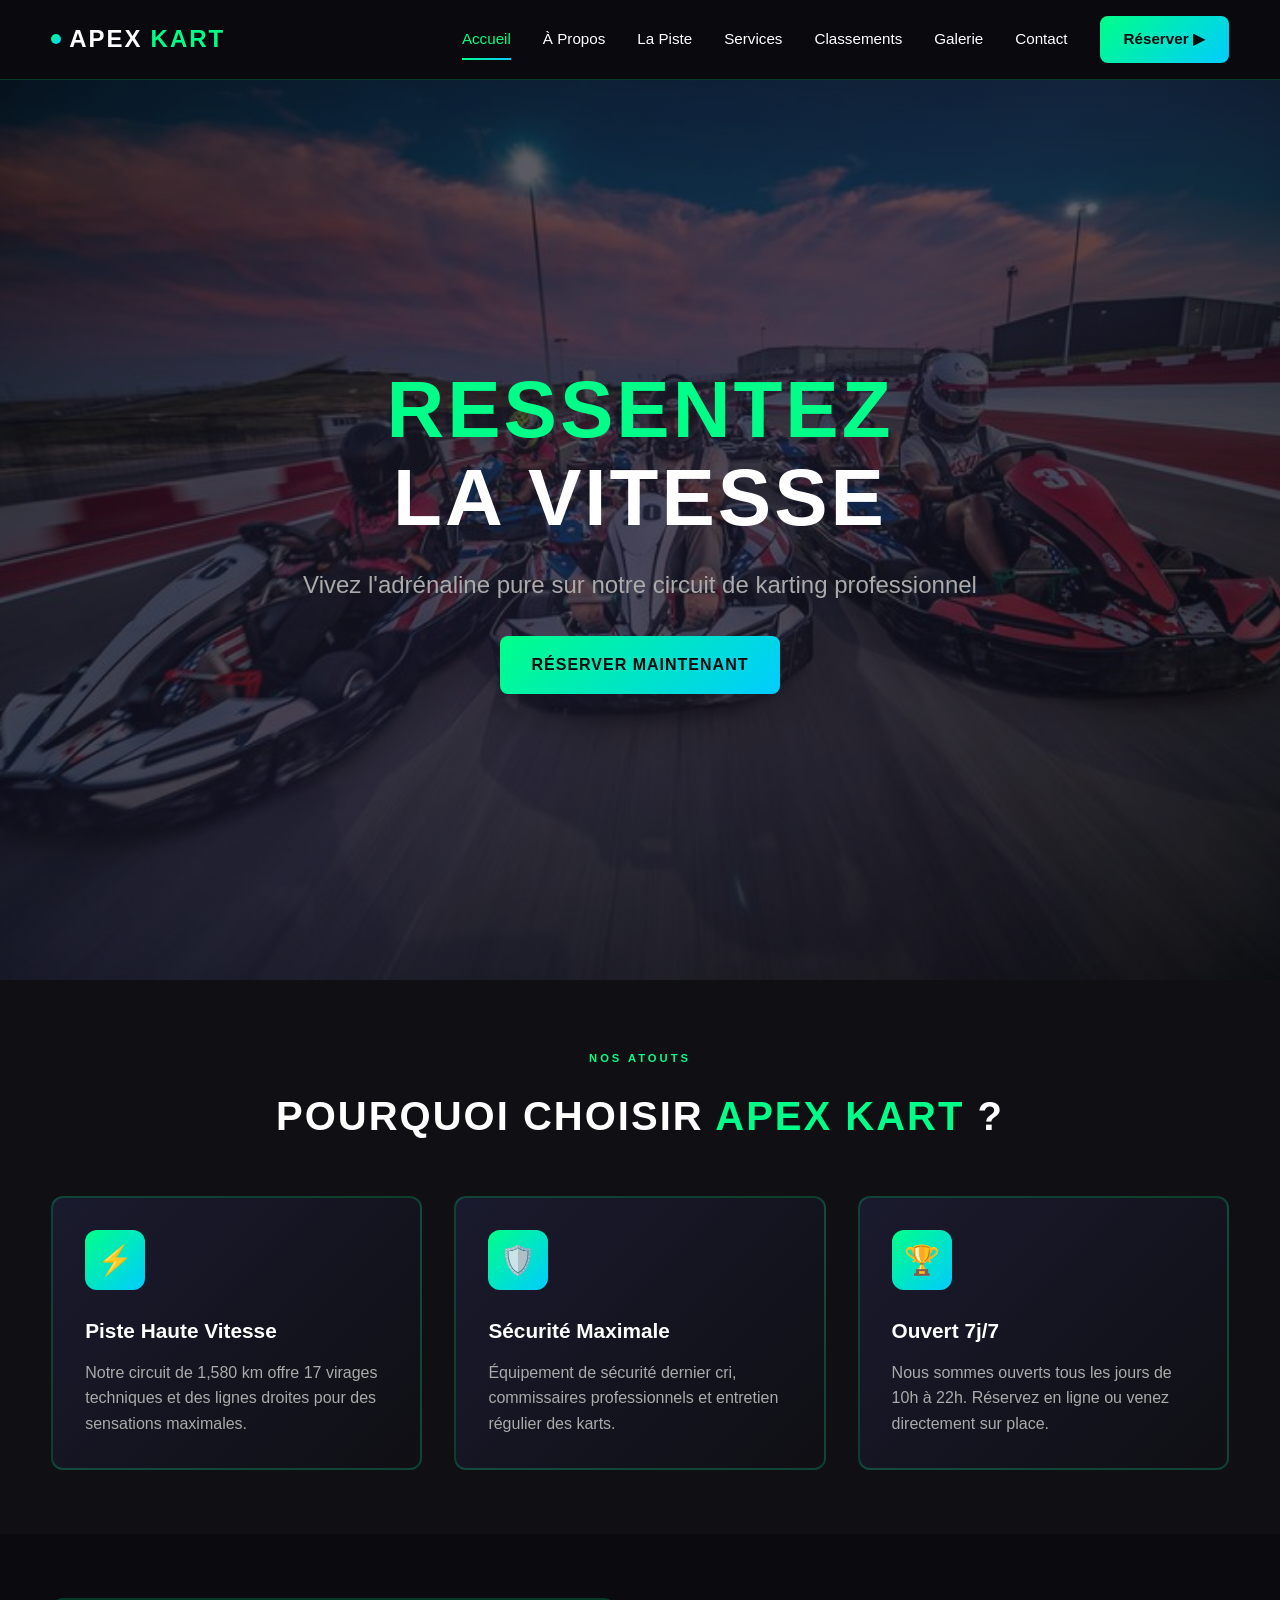
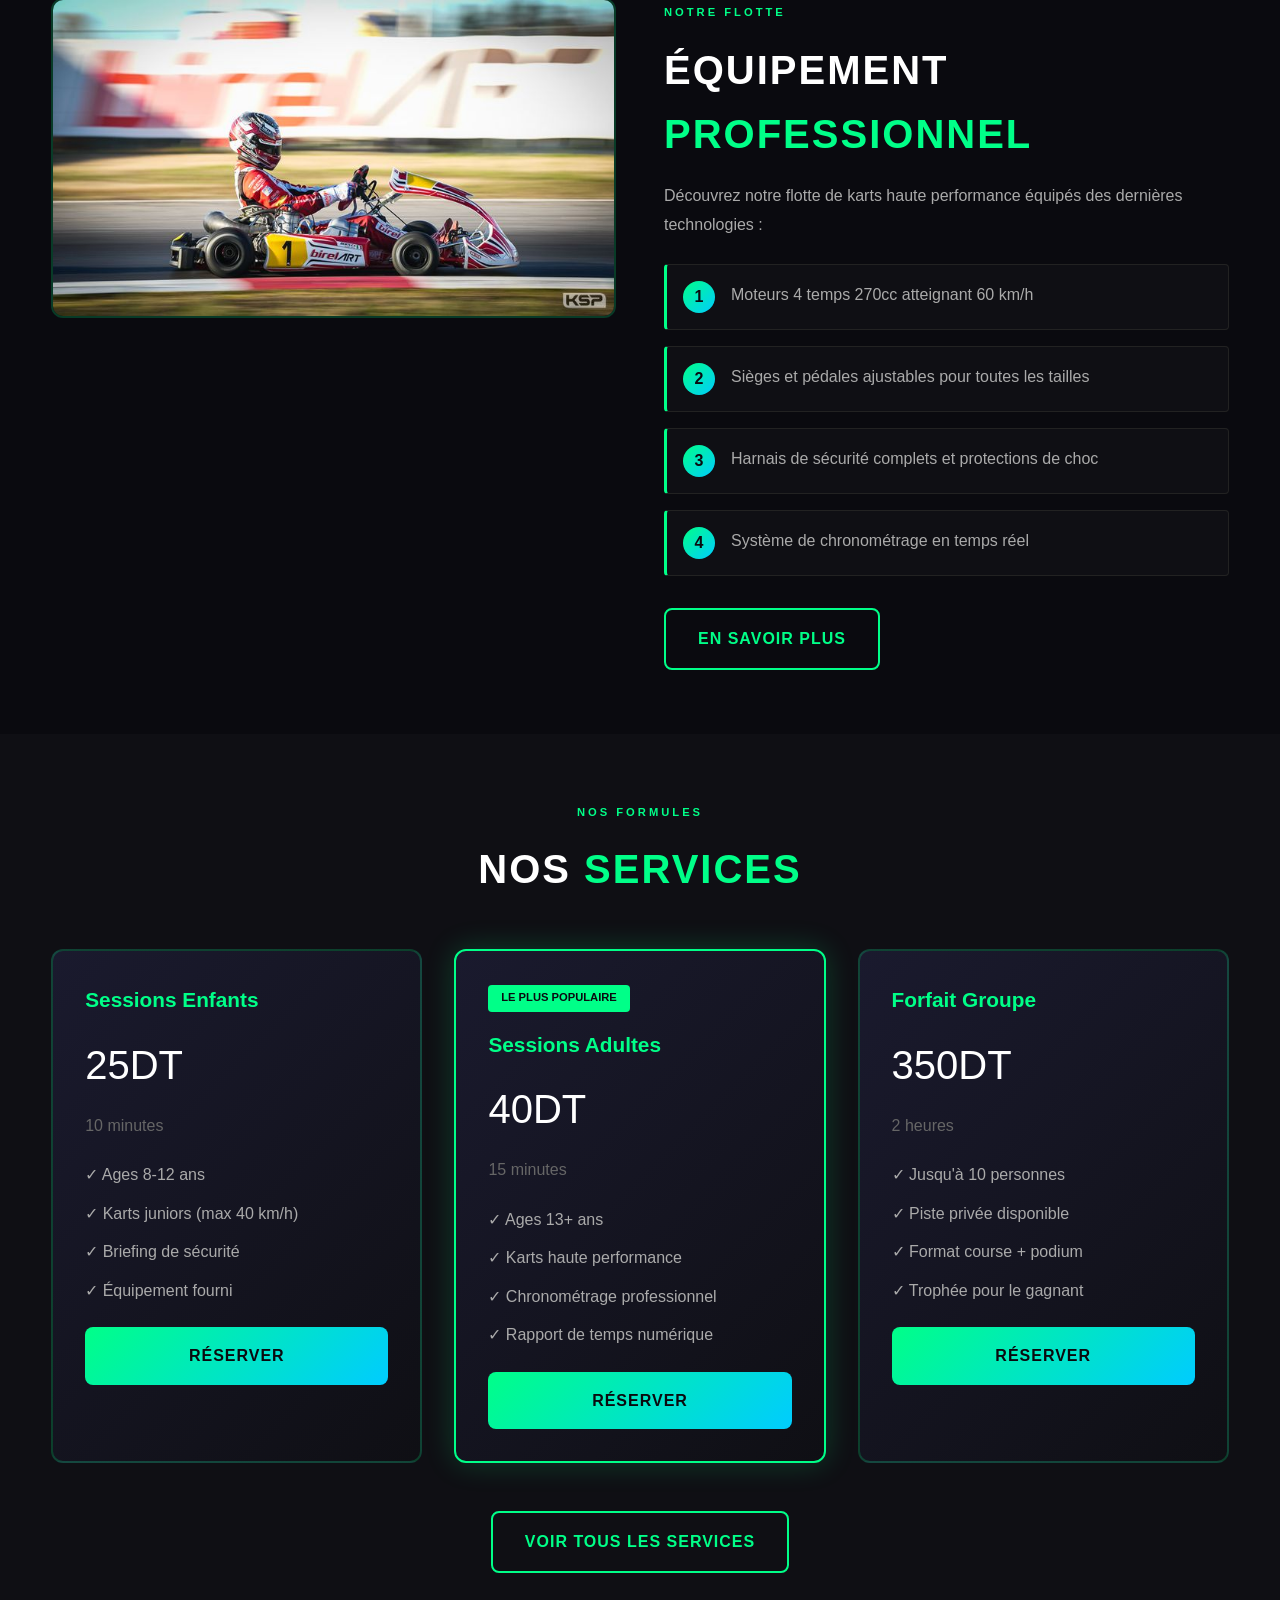
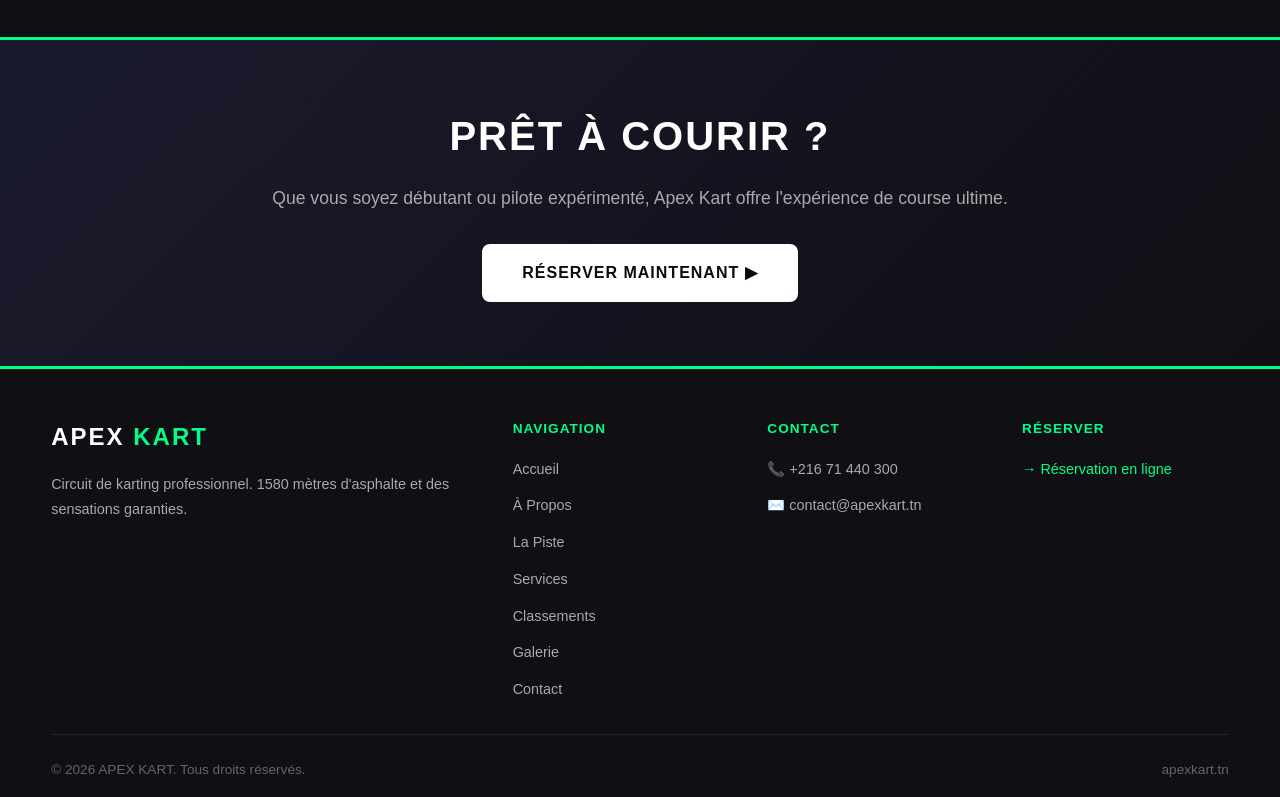
==== commit 13f89a5b: "Add files via upload" ====
--- a/index.html
+++ b/index.html
@@ -15,13 +15,13 @@
     </a>
     <nav>
       <a href="index.html" class="actif">Accueil</a>
-      <a href="apropos.html">À Propos</a>
+      <a href="apropos.php">À Propos</a>
       <a href="piste.html">La Piste</a>
       <a href="services.html">Services</a>
-      <a href="classements.html">Classements</a>
+      <a href="classements.php">Classements</a>
       <a href="galerie.html">Galerie</a>
-      <a href="contact.html">Contact</a>
-      <a href="reserver.html" class="nav-cta">Réserver ▶</a>
+      <a href="contact.php">Contact</a>
+      <a href="reserver.php" class="nav-cta">Réserver ▶</a>
       <!-- CTA (Call To Action) désigne des boutons ou des liens stratégiques incitant l'utilisateur à effectuer une action précise-->
     </nav>
   </header>
@@ -37,10 +37,10 @@
           <span>RESSENTEZ</span><br>LA VITESSE
         </h1>
         <p>Vivez l'adrénaline pure sur notre circuit de karting professionnel</p>
-        <a href="reserver.html" class="btn">RÉSERVER MAINTENANT</a>
-      </div>
-    </section>
-ç
+        <a href="reserver.php" class="btn">RÉSERVER MAINTENANT</a>
+      </div>
+    </section>
+
     <!--POURQUOI APEX KART-->
     <section class="section-fond-2">
       <div class="en-tete-section centre">
@@ -98,7 +98,7 @@
             <li><span>Harnais de sécurité complets et protections de choc</span></li>
             <li><span>Système de chronométrage en temps réel</span></li>
           </ul>
-          <a href="apropos.html" class="btn btn-outline" style="margin-top: 2rem; display: inline-block;">En savoir plus</a>
+          <a href="apropos.php" class="btn btn-outline" style="margin-top: 2rem; display: inline-block;">En savoir plus</a>
         </div>
       </div>
     </section>
@@ -122,7 +122,7 @@
             <li style="color: var(--gris-clair);">✓ Briefing de sécurité</li>
             <li style="color: var(--gris-clair);">✓ Équipement fourni</li>
           </ul>
-          <a href="reserver.html" class="btn" style="width: 100%; text-align: center; display: block;">Réserver</a>
+          <a href="reserver.php" class="btn" style="width: 100%; text-align: center; display: block;">Réserver</a>
         </div>
 
         <div class="carte" style="border-color: var(--vert-neon); box-shadow: 0 0 30px rgba(0,255,136,0.2);">
@@ -136,7 +136,7 @@
             <li style="color: var(--gris-clair);">✓ Chronométrage professionnel</li>
             <li style="color: var(--gris-clair);">✓ Rapport de temps numérique</li>
           </ul>
-          <a href="reserver.html" class="btn" style="width: 100%; text-align: center; display: block;">Réserver</a>
+          <a href="reserver.php" class="btn" style="width: 100%; text-align: center; display: block;">Réserver</a>
         </div>
 
         <div class="carte">
@@ -149,7 +149,7 @@
             <li style="color: var(--gris-clair);">✓ Format course + podium</li>
             <li style="color: var(--gris-clair);">✓ Trophée pour le gagnant</li>
           </ul>
-          <a href="reserver.html" class="btn" style="width: 100%; text-align: center; display: block;">Réserver</a>
+          <a href="reserver.php" class="btn" style="width: 100%; text-align: center; display: block;">Réserver</a>
         </div>
 
       </div>
@@ -163,7 +163,7 @@
     <div class="bande-cta">
       <h2>PRÊT À COURIR ?</h2>
       <p>Que vous soyez débutant ou pilote expérimenté, Apex Kart offre l'expérience de course ultime.</p>
-      <a href="reserver.html" class="btn-blanc">RÉSERVER MAINTENANT ▶</a>
+      <a href="reserver.php" class="btn-blanc">RÉSERVER MAINTENANT ▶</a>
     </div>
     <a href="#top" class="scroll-top">↑</a>
 
@@ -181,12 +181,12 @@
         <span class="footer-col-titre">Navigation</span>
         <ul class="footer-liens">
           <li><a href="index.html">Accueil</a></li>
-          <li><a href="apropos.html">À Propos</a></li>
+          <li><a href="apropos.php">À Propos</a></li>
           <li><a href="piste.html">La Piste</a></li>
           <li><a href="services.html">Services</a></li>
-          <li><a href="classements.html">Classements</a></li>
+          <li><a href="classements.php">Classements</a></li>
           <li><a href="galerie.html">Galerie</a></li>
-          <li><a href="contact.html">Contact</a></li>
+          <li><a href="contact.php">Contact</a></li>
         </ul>
       </div>
       <div class="footer-col">
@@ -199,7 +199,7 @@
       <div class="footer-col">
         <span class="footer-col-titre">Réserver</span>
         <ul class="footer-liens">
-          <li><a href="reserver.html" style="color: var(--vert-neon);">→ Réservation en ligne</a></li>
+          <li><a href="reserver.php" style="color: var(--vert-neon);">→ Réservation en ligne</a></li>
         </ul>
       </div>
     </div>
--- a/style.css
+++ b/style.css
@@ -229,6 +229,8 @@
   font-size: 1rem;
   max-width: 700px;
   line-height: 1.8;
+  margin: 0 auto; /* this centers the block */
+  text-align: center; /* text centering */
 }
 
 /*HERO SECTION*/
